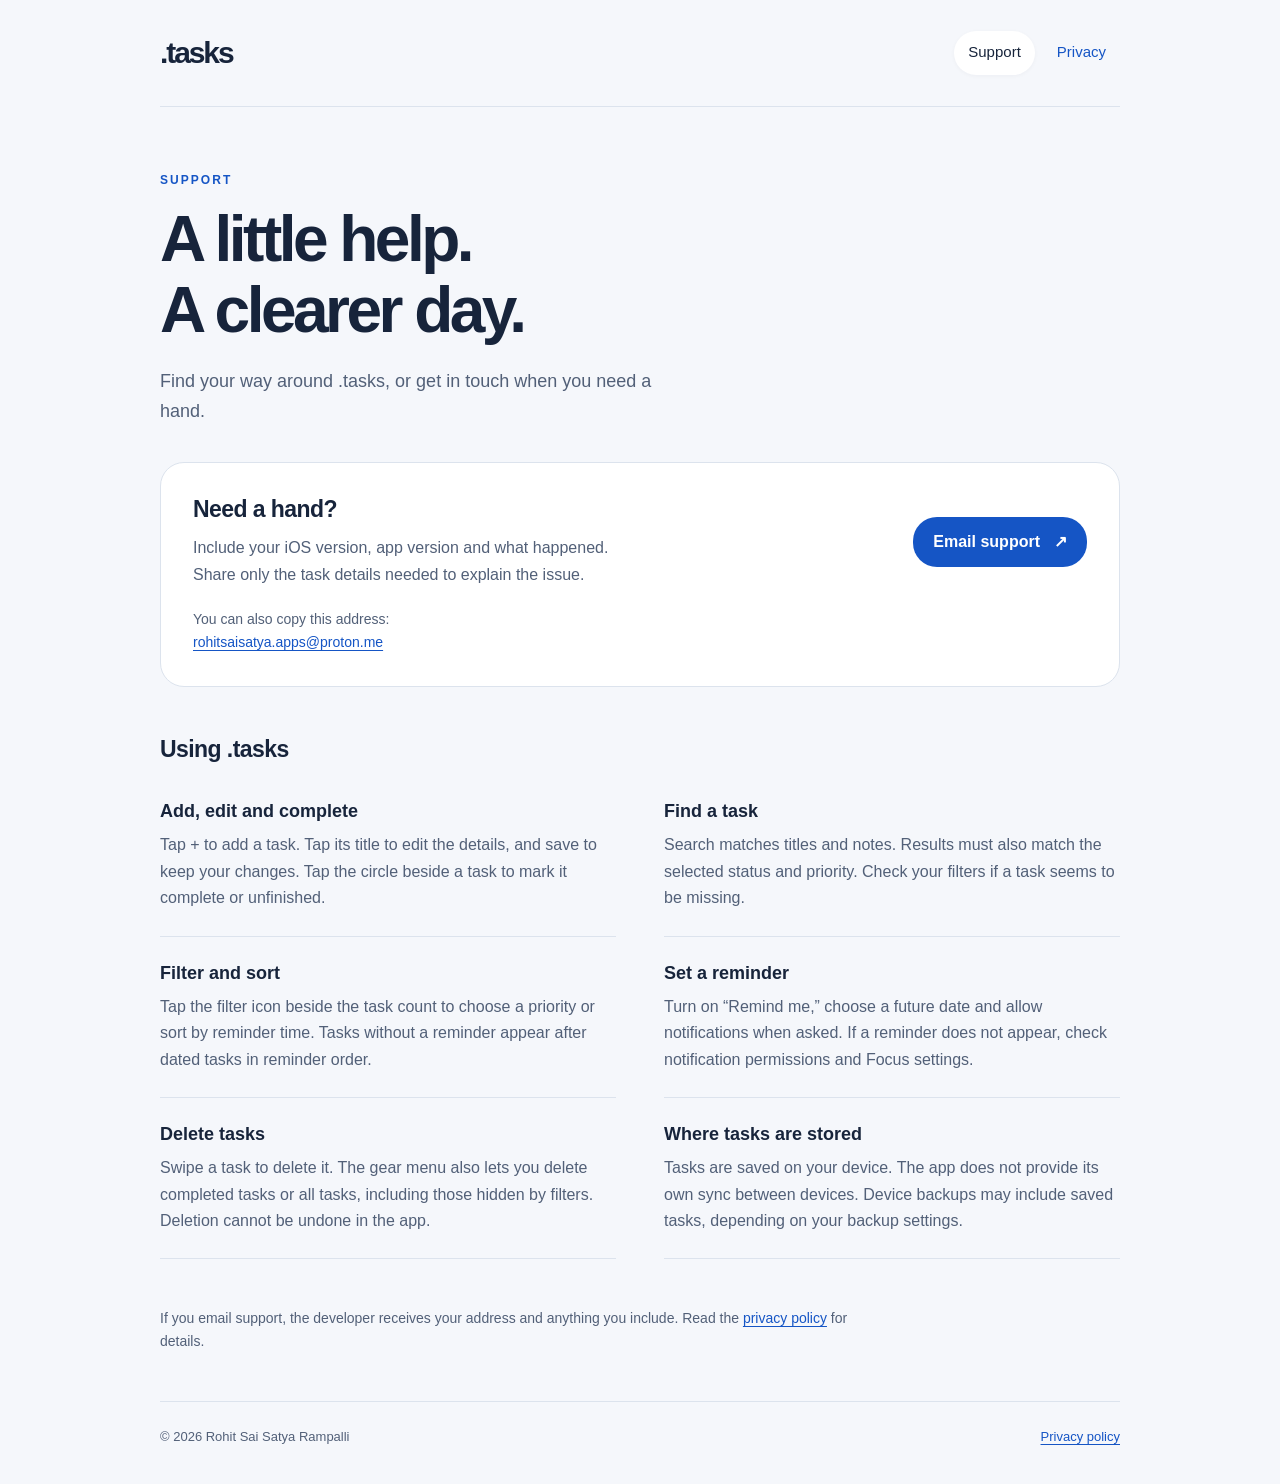
==== index.html @ 441751b6 "privacy policy" ====
<!doctype html>
<html lang="en">
<head>
  <meta charset="utf-8">
  <meta name="viewport" content="width=device-width, initial-scale=1">
  <meta name="description" content="Help and support for .tasks, a simple iOS task app.">
  <title>Support · .tasks</title>
  <link rel="stylesheet" href="styles.css">
</head>
<body>
  <a class="skip-link" href="#main">Skip to content</a>
  <header class="site-header wrap">
    <a class="brand" href="./" aria-label=".tasks support home">.tasks</a>
    <nav aria-label="Main navigation">
      <a href="./" aria-current="page">Support</a>
      <a href="privacy.html">Privacy</a>
    </nav>
  </header>
  <main id="main" class="wrap">
    <section class="hero" aria-labelledby="page-title">
      <p class="eyebrow">SUPPORT</p>
      <h1 id="page-title">A little help.<br>A clearer day.</h1>
      <p class="intro">Find your way around .tasks, or get in touch when you need a hand.</p>
    </section>
    <section class="contact-card" aria-labelledby="contact-title">
      <div>
        <h2 id="contact-title">Need a hand?</h2>
        <p>Include your iOS version, app version and what happened.<br>Share only the task details needed to explain the issue.</p>
      </div>
      <a class="button" href="mailto:rohitsaisatya.apps@proton.me">Email support <span aria-hidden="true">↗</span></a>
      <p class="email">You can also copy this address:<br><a href="mailto:rohitsaisatya.apps@proton.me">rohitsaisatya.apps@proton.me</a></p>
    </section>
    <section class="help-section" aria-labelledby="help-title">
      <h2 id="help-title">Using .tasks</h2>
      <div class="help-grid">
        <article>
          <h3>Add, edit and complete</h3>
          <p>Tap + to add a task. Tap its title to edit the details, and save to keep your changes. Tap the circle beside a task to mark it complete or unfinished.</p>
        </article>
        <article>
          <h3>Find a task</h3>
          <p>Search matches titles and notes. Results must also match the selected status and priority. Check your filters if a task seems to be missing.</p>
        </article>
        <article>
          <h3>Filter and sort</h3>
          <p>Tap the filter icon beside the task count to choose a priority or sort by reminder time. Tasks without a reminder appear after dated tasks in reminder order.</p>
        </article>
        <article>
          <h3>Set a reminder</h3>
          <p>Turn on “Remind me,” choose a future date and allow notifications when asked. If a reminder does not appear, check notification permissions and Focus settings.</p>
        </article>
        <article>
          <h3>Delete tasks</h3>
          <p>Swipe a task to delete it. The gear menu also lets you delete completed tasks or all tasks, including those hidden by filters. Deletion cannot be undone in the app.</p>
        </article>
        <article>
          <h3>Where tasks are stored</h3>
          <p>Tasks are saved on your device. The app does not provide its own sync between devices. Device backups may include saved tasks, depending on your backup settings.</p>
        </article>
      </div>
    </section>
    <aside class="privacy-note">
      <p>If you email support, the developer receives your address and anything you include. Read the <a href="privacy.html">privacy policy</a> for details.</p>
    </aside>
  </main>
  <footer class="site-footer wrap">
    <p>© 2026 Rohit Sai Satya Rampalli</p>
    <a href="privacy.html">Privacy policy</a>
  </footer>
</body>
</html>
---- styles.css ----
:root {
  color-scheme: light dark;
  --background: #f5f7fb;
  --surface: #ffffff;
  --text: #17243b;
  --muted: #526078;
  --accent: #1555c5;
  --line: #dce3ed;
  font-family: -apple-system, BlinkMacSystemFont, "Segoe UI", sans-serif;
}
* { box-sizing: border-box; }
body { margin: 0; background: var(--background); color: var(--text); line-height: 1.65; }
a { color: var(--accent); text-underline-offset: .22em; }
a:hover { text-decoration-thickness: 2px; }
a:focus-visible { outline: 3px solid var(--accent); outline-offset: 4px; border-radius: 4px; }
.wrap { width: min(960px, calc(100% - 48px)); margin-inline: auto; }
.skip-link { position: absolute; left: 16px; top: 12px; padding: 8px 16px; background: var(--surface); transform: translateY(-180%); z-index: 1; }
.skip-link:focus { transform: translateY(0); }
.site-header { display: flex; align-items: center; justify-content: space-between; gap: 20px; padding-block: 28px; border-bottom: 1px solid var(--line); }
.brand { font-size: 30px; font-weight: 750; letter-spacing: -.07em; text-decoration: none; color: var(--text); }
nav { display: flex; flex-wrap: wrap; gap: 8px; }
nav a { display: inline-flex; align-items: center; min-height: 44px; padding: 8px 14px; text-decoration: none; border-radius: 24px; font-size: 15px; }
nav a[aria-current="page"] { background: var(--surface); box-shadow: 0 1px 4px #17243b0a; color: var(--text); }
.hero { padding-block: 64px 36px; }
.eyebrow { margin: 0 0 14px; font-size: 12px; font-weight: 700; letter-spacing: .17em; color: var(--accent); }
h1 { margin: 0; max-width: 800px; font-size: clamp(38px, 6vw, 64px); font-weight: 750; line-height: 1.1; letter-spacing: -.055em; }
h2 { margin: 0 0 10px; font-size: 23px; line-height: 1.3; letter-spacing: -.025em; }
h3 { margin: 0 0 8px; font-size: 18px; line-height: 1.4; }
p { margin: 0 0 14px; }
.intro { max-width: 540px; margin: 22px 0 0; color: var(--muted); font-size: 18px; }
.contact-card { display: grid; grid-template-columns: 1fr auto; gap: 20px 32px; align-items: center; padding: 32px; border: 1px solid var(--line); border-radius: 24px; background: var(--surface); }
.contact-card p, .help-grid p { color: var(--muted); margin-bottom: 0; }
.button { display: inline-flex; justify-content: center; gap: 14px; align-items: center; min-height: 48px; padding: 12px 20px; background: var(--accent); color: white; font-weight: 600; text-decoration: none; border-radius: 24px; }
.button:hover { opacity: .9; }
.email { grid-column: 1 / -1; font-size: 14px; overflow-wrap: anywhere; }
.help-section { margin-block: 48px; }
.help-grid { display: grid; grid-template-columns: 1fr 1fr; gap: 0 48px; }
.help-grid article { padding-block: 24px; border-bottom: 1px solid var(--line); }
.privacy-note { max-width: 720px; color: var(--muted); font-size: 14px; margin-bottom: 48px; }
.site-footer { display: flex; justify-content: space-between; flex-wrap: wrap; gap: 12px 24px; padding-block: 24px 36px; border-top: 1px solid var(--line); color: var(--muted); font-size: 13px; }
.site-footer p { margin: 0; }
.updated { margin: 18px 0 0; color: var(--muted); font-size: 14px; }
.policy-body { max-width: 720px; padding: 32px; background: var(--surface); border: 1px solid var(--line); border-radius: 24px; overflow-wrap: anywhere; }
.policy-body section + section { margin-top: 32px; }
.policy-body p { color: var(--muted); }
.policy-body p:last-child { margin-bottom: 0; }
.back-link { display: inline-flex; align-items: center; min-height: 44px; margin-block: 28px 44px; }
@media (max-width: 600px) {
  .wrap { width: calc(100% - 36px); }
  .site-header { padding-block: 18px; gap: 8px; }
  nav { gap: 0; }
  nav a { padding-inline: 12px; }
  .hero { padding-block: 44px 30px; }
  .contact-card { grid-template-columns: 1fr; padding: 24px; }
  .button { justify-self: start; }
  .help-grid { grid-template-columns: 1fr; }
  .policy-body { padding: 24px; }
}
@media (prefers-color-scheme: dark) {
  :root {
    --background: #101722;
    --surface: #192331;
    --text: #eff4fd;
    --muted: #b1bfd2;
    --accent: #9cc0ff;
    --line: #334254;
  }
  .button { color: #102347; }
}
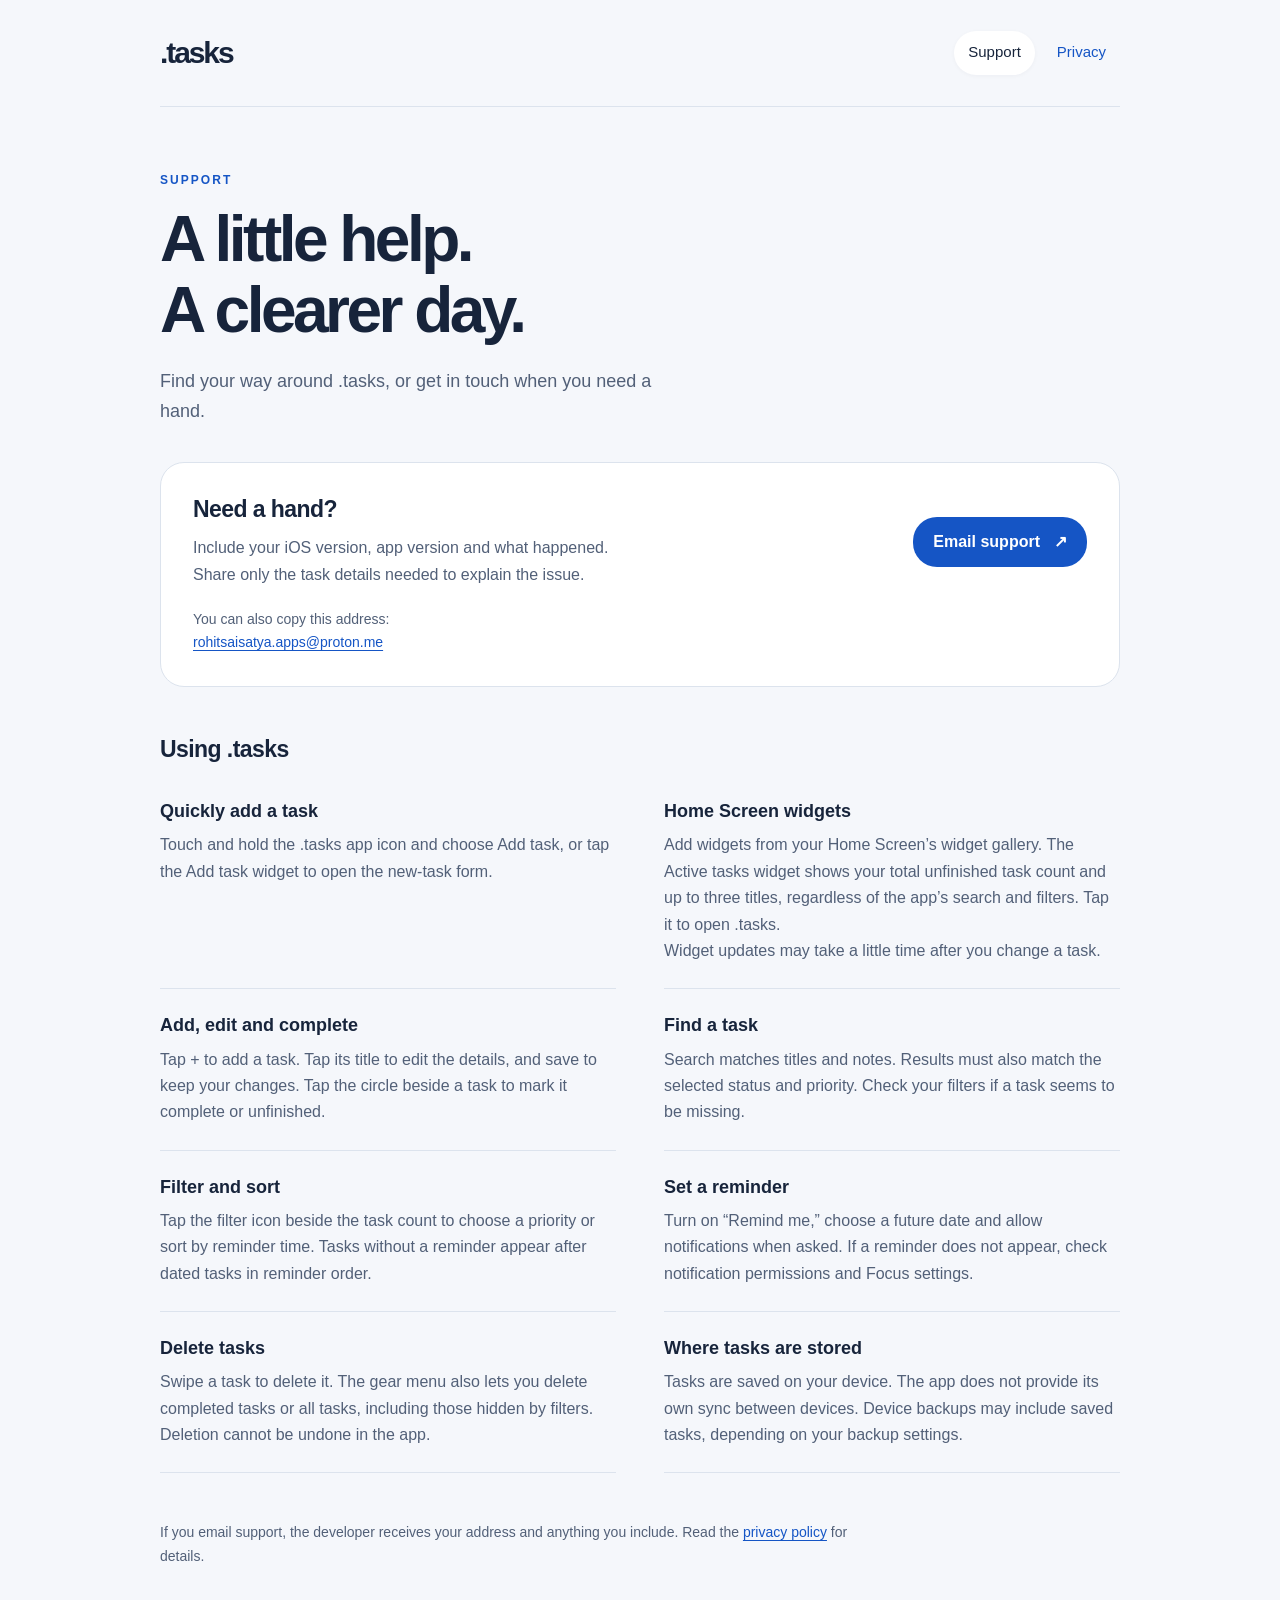
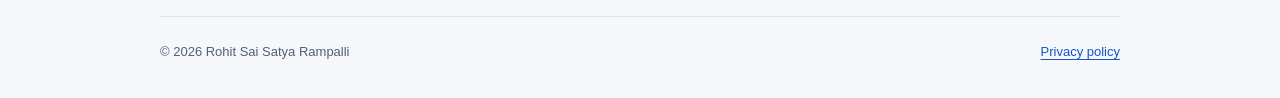
==== commit ad54ab9e: "Add shortcut and widget help" ====
--- a/index.html
+++ b/index.html
@@ -34,6 +34,15 @@
       <h2 id="help-title">Using .tasks</h2>
       <div class="help-grid">
         <article>
+          <h3>Quickly add a task</h3>
+          <p>Touch and hold the .tasks app icon and choose Add task, or tap the Add task widget to open the new-task form.</p>
+        </article>
+        <article>
+          <h3>Home Screen widgets</h3>
+          <p>Add widgets from your Home Screen’s widget gallery. The Active tasks widget shows your total unfinished task count and up to three titles, regardless of the app’s search and filters. Tap it to open .tasks.</p>
+          <p>Widget updates may take a little time after you change a task.</p>
+        </article>
+        <article>
           <h3>Add, edit and complete</h3>
           <p>Tap + to add a task. Tap its title to edit the details, and save to keep your changes. Tap the circle beside a task to mark it complete or unfinished.</p>
         </article>
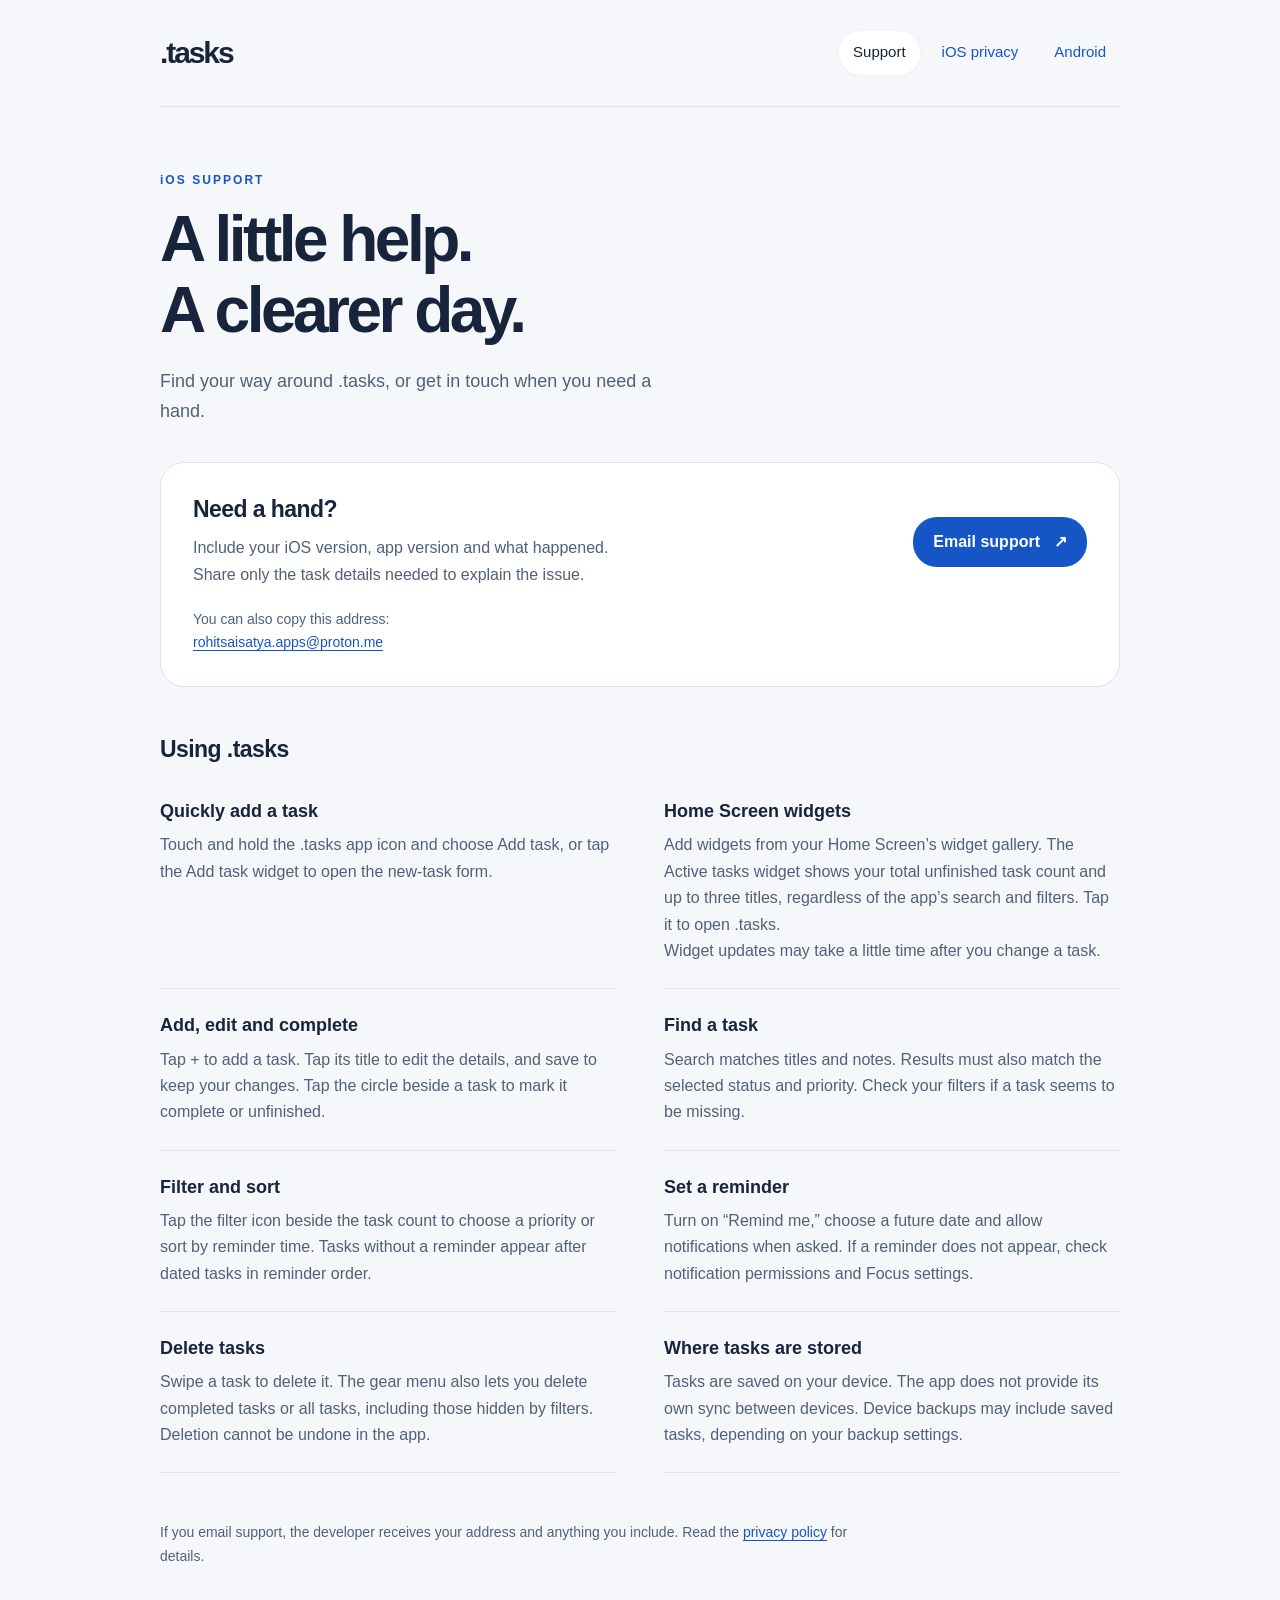
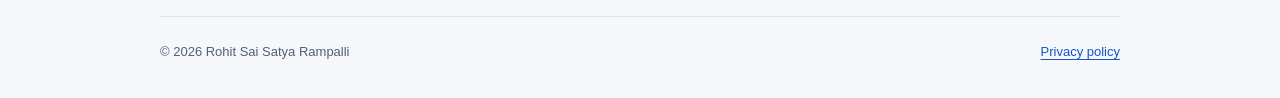
==== commit 0f6bfe0b: "add android-support" ====
--- a/index.html
+++ b/index.html
@@ -13,12 +13,13 @@
     <a class="brand" href="./" aria-label=".tasks support home">.tasks</a>
     <nav aria-label="Main navigation">
       <a href="./" aria-current="page">Support</a>
-      <a href="privacy.html">Privacy</a>
+      <a href="privacy.html">iOS privacy</a>
+      <a href="android-support.html">Android</a>
     </nav>
   </header>
   <main id="main" class="wrap">
     <section class="hero" aria-labelledby="page-title">
-      <p class="eyebrow">SUPPORT</p>
+      <p class="eyebrow">iOS SUPPORT</p>
       <h1 id="page-title">A little help.<br>A clearer day.</h1>
       <p class="intro">Find your way around .tasks, or get in touch when you need a hand.</p>
     </section>
